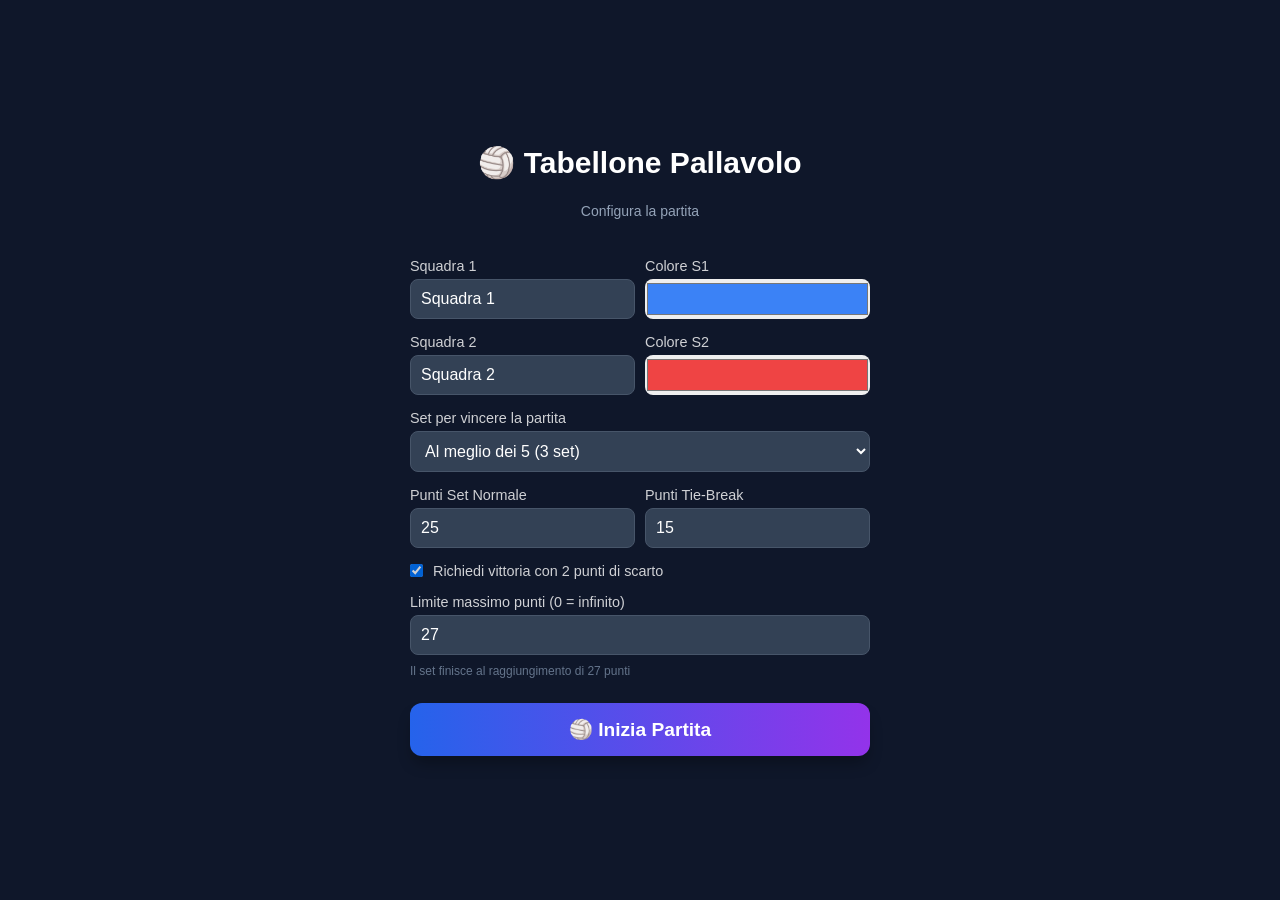
==== volley-scoreboard.html @ fe2bc3b5 "task snapshot 8596e6b6-923c-473a-ac1e-8dbfa5054dba" ====
<!DOCTYPE html>
<html lang="it">
<head>
    <meta charset="UTF-8">
    <meta name="viewport" content="width=device-width, initial-scale=1.0, maximum-scale=1.0, user-scalable=no">
    <title>🏐 Tabellone Pallavolo</title>
    <style>
        * {
            box-sizing: border-box;
            margin: 0;
            padding: 0;
            -webkit-tap-highlight-color: transparent;
        }

        body {
            font-family: -apple-system, BlinkMacSystemFont, 'Segoe UI', Roboto, sans-serif;
            background-color: #0f172a;
            color: #ffffff;
            height: 100dvh;
            overflow: hidden;
            touch-action: none;
        }

        /* SETUP SCREEN */
        #setup-screen {
            padding: 20px;
            max-width: 500px;
            margin: auto;
            height: 100dvh;
            display: flex;
            flex-direction: column;
            justify-content: center;
            gap: 15px;
            overflow-y: auto;
        }

        .form-group {
            display: flex;
            flex-direction: column;
            gap: 5px;
        }

        label {
            font-size: 0.9rem;
            opacity: 0.8;
        }

        input[type="text"], input[type="number"], select {
            padding: 10px;
            border-radius: 8px;
            border: 1px solid #475569;
            background: #334155;
            color: white;
            font-size: 1rem;
        }

        input[type="color"] {
            width: 100%;
            height: 40px;
            border: none;
            cursor: pointer;
            border-radius: 8px;
        }

        .row {
            display: flex;
            gap: 10px;
        }

        button.primary-btn {
            background: linear-gradient(to right, #2563eb, #9333ea);
            color: white;
            border: none;
            padding: 15px;
            font-size: 1.2rem;
            font-weight: bold;
            border-radius: 12px;
            cursor: pointer;
            margin-top: 10px;
            box-shadow: 0 10px 15px -3px rgba(0,0,0,0.3);
        }

        button.primary-btn:active {
            transform: scale(0.98);
        }

        /* GAME SCREEN */
        #game-screen {
            display: none;
            height: 100dvh;
            width: 100%;
            flex-direction: column;
        }

        .top-bar {
            display: flex;
            align-items: center;
            justify-content: space-between;
            padding: 8px 12px;
            background: rgba(15, 23, 42, 0.9);
            border-bottom: 1px solid #334155;
            flex-wrap: wrap;
            gap: 8px;
        }

        .set-selector {
            display: flex;
            align-items: center;
            gap: 8px;
        }

        .set-btn {
            width: 32px;
            height: 32px;
            border-radius: 8px;
            background: #334155;
            color: white;
            border: none;
            font-size: 14px;
            font-weight: bold;
            cursor: pointer;
        }

        .set-btn:disabled {
            opacity: 0.3;
            cursor: not-allowed;
        }

        .set-display {
            display: flex;
            flex-direction: column;
            align-items: center;
            min-width: 80px;
        }

        .set-number {
            font-size: 2rem;
            font-weight: 900;
            line-height: 1;
        }

        .set-label {
            font-size: 10px;
            opacity: 0.6;
            font-weight: 600;
            text-transform: uppercase;
        }

        .first-to-target {
            padding: 2px 8px;
            border-radius: 20px;
            background: rgba(234, 179, 8, 0.2);
            border: 1px solid rgba(234, 179, 8, 0.5);
            animation: pulse 2s infinite;
        }

        .first-to-target span {
            color: #fde047;
            font-size: 10px;
            font-weight: bold;
        }

        .action-buttons {
            display: flex;
            gap: 4px;
        }

        .action-btn {
            padding: 4px 8px;
            border-radius: 4px;
            background: #334155;
            color: rgba(255,255,255,0.8);
            border: none;
            font-size: 12px;
            cursor: pointer;
        }

        .action-btn.danger {
            background: rgba(127, 29, 29, 0.5);
            color: #fca5a5;
        }

        .court-container {
            flex: 1;
            display: flex;
            overflow: hidden;
        }

        @media (orientation: portrait) {
            .court-container {
                flex-direction: column;
            }
        }

        .team-zone {
            flex: 1;
            display: flex;
            flex-direction: column;
            justify-content: center;
            align-items: center;
            padding: 10px;
            position: relative;
            cursor: pointer;
            user-select: none;
            transition: filter 0.15s;
        }

        .team-zone:active {
            filter: brightness(1.2);
        }

        .team-header {
            display: flex;
            align-items: center;
            justify-content: center;
            gap: 8px;
            width: 100%;
            padding: 8px;
        }

        @media (min-width: 768px) {
            .team-header {
                gap: 12px;
            }
        }

        .team-name {
            font-size: 1.5rem;
            font-weight: 900;
            text-transform: uppercase;
            text-align: center;
            text-shadow: 0 3px 6px rgba(0,0,0,0.6);
        }

        @media (orientation: landscape) {
            .team-name {
                font-size: 1.25rem;
            }
        }

        @media (min-width: 768px) and (orientation: landscape) {
            .team-name {
                font-size: 1.875rem;
            }
        }

        @media (min-width: 1024px) and (orientation: landscape) {
            .team-name {
                font-size: 2.25rem;
            }
        }

        .sets-badge {
            display: flex;
            align-items: center;
            gap: 4px;
            background: rgba(0,0,0,0.3);
            border-radius: 20px;
            padding: 4px 8px;
        }

        @media (min-width: 768px) {
            .sets-badge {
                padding: 6px 12px;
            }
        }

        .set-dot {
            width: 12px;
            height: 12px;
            border-radius: 50%;
            background: white;
            box-shadow: 0 2px 4px rgba(0,0,0,0.3);
        }

        @media (min-width: 768px) {
            .set-dot {
                width: 16px;
                height: 16px;
            }
        }

        .sets-count {
            font-size: 1.125rem;
            font-weight: 900;
            color: white;
            margin-left: 4px;
            text-shadow: 0 2px 4px rgba(0,0,0,0.5);
        }

        @media (min-width: 768px) {
            .sets-count {
                font-size: 1.5rem;
            }
        }

        .score-display {
            font-size: clamp(5rem, 22vw, 12rem);
            font-weight: 900;
            line-height: 1;
            text-shadow: 0 4px 8px rgba(0,0,0,0.4);
        }

        @media (orientation: landscape) {
            .score-display {
                font-size: clamp(5rem, 18vh, 14rem);
            }
        }

        .first-to-badge {
            margin-top: 4px;
            padding: 4px 12px;
            border-radius: 20px;
            background: rgba(250, 204, 21, 0.3);
            border: 2px solid #facc15;
            animation: pulse 2s infinite;
        }

        .first-to-badge span {
            color: #fef08a;
            font-weight: bold;
            font-size: 12px;
            text-shadow: 0 1px 2px rgba(0,0,0,0.5);
        }

        @media (min-width: 768px) {
            .first-to-badge span {
                font-size: 14px;
            }
        }

        .hint {
            position: absolute;
            bottom: 8px;
            color: rgba(255,255,255,0.4);
            font-size: 10px;
            text-shadow: 0 1px 2px rgba(0,0,0,0.3);
        }

        @media (min-width: 768px) {
            .hint {
                font-size: 12px;
            }
        }

        /* MODALS */
        .modal-overlay {
            position: fixed;
            top: 0;
            left: 0;
            width: 100%;
            height: 100%;
            background: rgba(0,0,0,0.8);
            backdrop-filter: blur(4px);
            display: none;
            justify-content: center;
            align-items: center;
            z-index: 100;
            padding: 16px;
        }

        .modal-content {
            background: #1e293b;
            border-radius: 16px;
            padding: 24px;
            max-width: 400px;
            width: 100%;
            text-align: center;
            border: 1px solid #475569;
            box-shadow: 0 25px 50px -12px rgba(0,0,0,0.5);
            animation: bounce-in 0.5s;
        }

        .modal-title {
            font-size: 1.5rem;
            font-weight: bold;
            margin-bottom: 16px;
        }

        .modal-text {
            font-size: 1.125rem;
            margin-bottom: 16px;
            color: #cbd5e1;
        }

        .modal-btn {
            width: 100%;
            padding: 12px;
            border-radius: 12px;
            border: none;
            font-weight: bold;
            font-size: 1.125rem;
            cursor: pointer;
            box-shadow: 0 10px 15px -3px rgba(0,0,0,0.3);
        }

        .modal-btn:active {
            transform: scale(0.98);
        }

        .modal-btn.success {
            background: linear-gradient(to right, #16a34a, #059669);
            color: white;
        }

        .modal-btn.primary {
            background: linear-gradient(to right, #2563eb, #9333ea);
            color: white;
        }

        .history-list {
            max-height: 240px;
            overflow-y: auto;
            margin: 16px 0;
        }

        .history-item {
            display: flex;
            align-items: center;
            justify-content: space-between;
            padding: 8px 12px;
            border-radius: 8px;
            margin-bottom: 8px;
        }

        .history-item.team1-won {
            background: rgba(30, 58, 138, 0.3);
            border: 1px solid rgba(29, 78, 216, 0.5);
        }

        .history-item.team2-won {
            background: rgba(127, 29, 29, 0.3);
            border: 1px solid rgba(185, 28, 28, 0.5);
        }

        .victory-screen {
            display: none;
            height: 100dvh;
            width: 100%;
            background: #0f172a;
            justify-content: center;
            align-items: center;
            padding: 16px;
            overflow-y: auto;
        }

        .victory-content {
            text-align: center;
            max-width: 500px;
            width: 100%;
        }

        .trophy {
            font-size: 6rem;
            margin-bottom: 16px;
            animation: bounce 1s infinite;
        }

        @media (min-width: 768px) {
            .trophy {
                font-size: 8rem;
            }
        }

        .winner-name {
            font-size: 2rem;
            font-weight: 900;
            margin-bottom: 8px;
        }

        @media (min-width: 768px) {
            .winner-name {
                font-size: 3rem;
            }
        }

        .winner-label {
            font-size: 1.5rem;
            font-weight: 600;
            margin-bottom: 4px;
        }

        @media (min-width: 768px) {
            .winner-label {
                font-size: 1.875rem;
            }
        }

        .winner-score {
            font-size: 1.125rem;
            color: #94a3b8;
            margin-bottom: 24px;
        }

        @media (min-width: 768px) {
            .winner-score {
                font-size: 1.25rem;
            }
        }

        .summary-box {
            background: #1e293b;
            border-radius: 12px;
            padding: 16px;
            margin-bottom: 24px;
            border: 1px solid #334155;
        }

        .summary-title {
            font-size: 14px;
            font-weight: 600;
            color: #94a3b8;
            margin-bottom: 12px;
            text-transform: uppercase;
            letter-spacing: 0.05em;
        }

        @keyframes pulse {
            0%, 100% { opacity: 1; }
            50% { opacity: 0.5; }
        }

        @keyframes bounce-in {
            0% { transform: scale(0.3); opacity: 0; }
            50% { transform: scale(1.05); opacity: 1; }
            70% { transform: scale(0.95); }
            100% { transform: scale(1); }
        }

        @keyframes bounce {
            0%, 100% { transform: translateY(-10%); }
            50% { transform: translateY(0); }
        }
    </style>
</head>
<body>
    <!-- SETUP SCREEN -->
    <div id="setup-screen">
        <h1 style="text-align:center; font-size:1.875rem; font-weight:bold; margin-bottom:8px;">🏐 Tabellone Pallavolo</h1>
        <p style="text-align:center; color:#94a3b8; font-size:14px; margin-bottom:24px;">Configura la partita</p>

        <div class="row">
            <div class="form-group" style="flex:1;">
                <label>Squadra 1</label>
                <input type="text" id="team1-name" value="Squadra 1">
            </div>
            <div class="form-group" style="flex:1;">
                <label>Colore S1</label>
                <input type="color" id="team1-color" value="#3b82f6">
            </div>
        </div>

        <div class="row">
            <div class="form-group" style="flex:1;">
                <label>Squadra 2</label>
                <input type="text" id="team2-name" value="Squadra 2">
            </div>
            <div class="form-group" style="flex:1;">
                <label>Colore S2</label>
                <input type="color" id="team2-color" value="#ef4444">
            </div>
        </div>

        <div class="form-group">
            <label>Set per vincere la partita</label>
            <select id="sets-to-win">
                <option value="2">Al meglio dei 3 (2 set)</option>
                <option value="3" selected>Al meglio dei 5 (3 set)</option>
                <option value="4">Al meglio dei 7 (4 set)</option>
            </select>
        </div>

        <div class="row">
            <div class="form-group" style="flex:1;">
                <label>Punti Set Normale</label>
                <input type="number" id="points-normal" value="25" min="1">
            </div>
            <div class="form-group" style="flex:1;">
                <label>Punti Tie-Break</label>
                <input type="number" id="points-tiebreak" value="15" min="1">
            </div>
        </div>

        <div class="form-group">
            <label style="display:flex; align-items:center; gap:10px;">
                <input type="checkbox" id="require-diff" checked>
                Richiedi vittoria con 2 punti di scarto
            </label>
        </div>

        <div class="form-group" id="cap-wrapper">
            <label>Limite massimo punti (0 = infinito)</label>
            <input type="number" id="point-cap" value="27" min="0">
            <p style="font-size:12px; color:#64748b; margin-top:4px;">Il set finisce al raggiungimento di 27 punti</p>
        </div>

        <button class="primary-btn" onclick="startGame()">🏐 Inizia Partita</button>
    </div>

    <!-- GAME SCREEN -->
    <div id="game-screen">
        <div class="top-bar">
            <div class="set-selector">
                <button class="set-btn" id="prev-set-btn" onclick="changeSet(-1)">−</button>
                <div class="set-display">
                    <span class="set-number" id="current-set-num">1</span>
                    <span class="set-label">Set <span id="tiebreak-label" style="color:#facc15; display:none;">TB</span></span>
                </div>
                <button class="set-btn" id="next-set-btn" onclick="changeSet(1)">+</button>
                <span style="color:rgba(255,255,255,0.5); font-size:12px; margin-left:4px;" id="sets-score">0-0</span>
            </div>

            <div class="first-to-target" id="first-to-badge" style="display:none;">
                <span id="first-to-text">⭐ Primo a 25: Squadra 1</span>
            </div>

            <div class="action-buttons">
                <button class="action-btn" onclick="showHistory()">📋</button>
                <button class="action-btn" onclick="swapSides()">🔄</button>
                <button class="action-btn" onclick="undoLastSet()">↩️</button>
                <button class="action-btn danger" onclick="backToSetup()">✕</button>
            </div>
        </div>

        <div class="court-container" id="court">
            <div class="team-zone" id="zone-team1" onclick="addPoint(1)" oncontextmenu="return false;">
                <div class="team-header">
                    <div class="team-name" id="display-name-1">Squadra 1</div>
                    <div class="sets-badge">
                        <div id="sets-dots-1"></div>
                        <span class="sets-count" id="sets-count-1">0</span>
                    </div>
                </div>
                <div class="score-display" id="score-1">0</div>
                <div class="first-to-badge" id="first-to-1" style="display:none;">
                    <span>⭐ Primo a 25!</span>
                </div>
                <div class="hint">Tap = +1 | Pressione lunga = -1</div>
            </div>

            <div class="team-zone" id="zone-team2" onclick="addPoint(2)" oncontextmenu="return false;">
                <div class="team-header">
                    <div class="team-name" id="display-name-2">Squadra 2</div>
                    <div class="sets-badge">
                        <div id="sets-dots-2"></div>
                        <span class="sets-count" id="sets-count-2">0</span>
                    </div>
                </div>
                <div class="score-display" id="score-2">0</div>
                <div class="first-to-badge" id="first-to-2" style="display:none;">
                    <span>⭐ Primo a 25!</span>
                </div>
                <div class="hint">Tap = +1 | Pressione lunga = -1</div>
            </div>
        </div>
    </div>

    <!-- SET WON MODAL -->
    <div class="modal-overlay" id="modal-set">
        <div class="modal-content">
            <div style="font-size:3rem; margin-bottom:12px;">🎉</div>
            <h2 class="modal-title" id="modal-set-title">Set 1 vinto!</h2>
            <div id="modal-set-winner" style="font-size:1.875rem; font-weight:900; margin-bottom:8px;">Squadra 1</div>
            <p class="modal-text" id="modal-set-score">25 - 20</p>
            <button class="modal-btn success" onclick="nextSet()">Prossimo Set →</button>
        </div>
    </div>

    <!-- HISTORY MODAL -->
    <div class="modal-overlay" id="modal-history">
        <div class="modal-content">
            <div style="display:flex; justify-content:space-between; align-items:center; margin-bottom:16px;">
                <h2 class="modal-title" style="margin:0;">📋 Storico Set</h2>
                <button class="action-btn" onclick="closeHistory()" style="width:32px; height:32px; border-radius:50%;">✕</button>
            </div>
            <div class="history-list" id="history-list"></div>
            <p style="color:#94a3b8; font-size:12px; text-align:center; padding-top:12px; border-top:1px solid #334155;">
                Set in corso: <strong id="history-current-set">1</strong>
            </p>
        </div>
    </div>

    <!-- VICTORY SCREEN -->
    <div class="victory-screen" id="victory-screen">
        <div class="victory-content">
            <div class="trophy">🏆</div>
            <h1 class="winner-name" id="victory-winner-name">Squadra 1</h1>
            <p class="winner-label">VINCITORE!</p>
            <p class="winner-score" id="victory-score">3 - 1 nei set</p>

            <div class="summary-box">
                <h3 class="summary-title">Riepilogo Set</h3>
                <div id="victory-history"></div>
            </div>

            <button class="modal-btn primary" onclick="newMatch()">🏐 Nuova Partita</button>
        </div>
    </div>

    <script>
        // Game State
        const state = {
            config: {},
            scores: [0, 0],
            setsWon: [0, 0],
            currentSet: 1,
            teamsSwapped: false,
            setHistory: [],
            firstToTarget: null,
            pressTimer: null,
            isLongPress: false
        };

        // Setup toggle for cap
        document.getElementById('require-diff').addEventListener('change', function() {
            document.getElementById('cap-wrapper').style.display = this.checked ? 'block' : 'none';
        });

        function startGame() {
            state.config = {
                team1Name: document.getElementById('team1-name').value || 'Squadra 1',
                team2Name: document.getElementById('team2-name').value || 'Squadra 2',
                team1Color: document.getElementById('team1-color').value,
                team2Color: document.getElementById('team2-color').value,
                setsToWin: parseInt(document.getElementById('sets-to-win').value),
                pointsNormal: parseInt(document.getElementById('points-normal').value),
                pointsTieBreak: parseInt(document.getElementById('points-tiebreak').value),
                requireDiff: document.getElementById('require-diff').checked,
                pointCap: parseInt(document.getElementById('point-cap').value)
            };

            // Apply colors
            document.getElementById('zone-team1').style.backgroundColor = state.config.team1Color;
            document.getElementById('zone-team2').style.backgroundColor = state.config.team2Color;
            document.getElementById('display-name-1').textContent = state.config.team1Name;
            document.getElementById('display-name-2').textContent = state.config.team2Name;

            // Reset state
            state.scores = [0, 0];
            state.setsWon = [0, 0];
            state.currentSet = 1;
            state.teamsSwapped = false;
            state.setHistory = [];
            state.firstToTarget = null;

            // Show game screen
            document.getElementById('setup-screen').style.display = 'none';
            document.getElementById('game-screen').style.display = 'flex';

            updateUI();
            setupLongPress();
        }

        function setupLongPress() {
            const zones = [document.getElementById('zone-team1'), document.getElementById('zone-team2')];
            zones.forEach((zone, idx) => {
                zone.addEventListener('mousedown', (e) => startPress(e, idx + 1));
                zone.addEventListener('touchstart', (e) => startPress(e, idx + 1));
                zone.addEventListener('mouseup', endPress);
                zone.addEventListener('mouseleave', endPress);
                zone.addEventListener('touchend', endPress);
            });
        }

        function startPress(e, teamIdx) {
            state.isLongPress = false;
            state.pressTimer = setTimeout(() => {
                state.isLongPress = true;
                subtractPoint(teamIdx);
                const zone = teamIdx === 1 ? document.getElementById('zone-team1') : document.getElementById('zone-team2');
                zone.style.filter = 'brightness(0.75)';
                setTimeout(() => zone.style.filter = '', 200);
            }, 500);
        }

        function endPress() {
            if (state.pressTimer) {
                clearTimeout(state.pressTimer);
                state.pressTimer = null;
            }
        }

        function addPoint(teamIdx) {
            if (state.isLongPress) {
                state.isLongPress = false;
                return;
            }

            const idx = teamIdx - 1;
            state.scores[idx]++;

            // Check first to target
            const target = getTargetPoints();
            if (!state.firstToTarget) {
                if (state.scores[0] >= target && state.scores[0] > state.scores[1]) {
                    state.firstToTarget = 1;
                } else if (state.scores[1] >= target && state.scores[1] > state.scores[0]) {
                    state.firstToTarget = 2;
                }
            }

            checkSetEnd();
            updateUI();
        }

        function subtractPoint(teamIdx) {
            const idx = teamIdx - 1;
            if (state.scores[idx] > 0) {
                state.scores[idx]--;
                updateUI();
            }
        }

        function getTargetPoints() {
            const maxSet = state.config.setsToWin * 2 - 1;
            return state.currentSet === maxSet ? state.config.pointsTieBreak : state.config.pointsNormal;
        }

        function checkSetEnd() {
            const s1 = state.scores[0];
            const s2 = state.scores[1];
            const target = getTargetPoints();
            let winner = -1;

            if (s1 >= target || s2 >= target) {
                if (state.config.requireDiff) {
                    const diff = Math.abs(s1 - s2);
                    if (diff >= 2) {
                        winner = s1 > s2 ? 0 : 1;
                    } else if (state.config.pointCap > 0) {
                        if (s1 >= state.config.pointCap && s1 > s2) winner = 0;
                        if (s2 >= state.config.pointCap && s2 > s1) winner = 1;
                    }
                } else {
                    winner = s1 > s2 ? 0 : 1;
                }
            }

            if (winner !== -1) {
                endSet(winner);
            }
        }

        function endSet(winnerIdx) {
            state.setsWon[winnerIdx]++;
            state.setHistory.push({
                team1: state.scores[0],
                team2: state.scores[1],
                winner: winnerIdx + 1
            });

            // Show modal
            const winnerName = winnerIdx === 0 ? state.config.team1Name : state.config.team2Name;
            const winnerColor = winnerIdx === 0 ? state.config.team1Color : state.config.team2Color;
            
            document.getElementById('modal-set-title').textContent = `Set ${state.currentSet} vinto!`;
            document.getElementById('modal-set-winner').textContent = winnerName;
            document.getElementById('modal-set-winner').style.color = winnerColor;
            document.getElementById('modal-set-score').textContent = `${state.scores[0]} - ${state.scores[1]}`;
            document.getElementById('modal-set').style.display = 'flex';
        }

        function nextSet() {
            document.getElementById('modal-set').style.display = 'none';

            // Check if match is over
            if (state.setsWon[0] >= state.config.setsToWin || state.setsWon[1] >= state.config.setsToWin) {
                showVictory();
                return;
            }

            // Reset for next set
            state.scores = [0, 0];
            state.currentSet++;
            state.firstToTarget = null;
            updateUI();
        }

        function changeSet(delta) {
            const maxSet = state.config.setsToWin * 2 - 1;
            const newSet = Math.max(1, Math.min(maxSet, state.currentSet + delta));
            state.currentSet = newSet;
            state.firstToTarget = null;
            updateUI();
        }

        function swapSides() {
            state.teamsSwapped = !state.teamsSwapped;
            const court = document.getElementById('court');
            if (state.teamsSwapped) {
                court.style.flexDirection = window.innerWidth > window.innerHeight ? 'row-reverse' : 'column-reverse';
            } else {
                court.style.flexDirection = window.innerWidth > window.innerHeight ? 'row' : 'column';
            }
        }

        function undoLastSet() {
            if (state.setHistory.length === 0) return;

            const lastSet = state.setHistory.pop();
            const winnerIdx = lastSet.winner - 1;
            state.setsWon[winnerIdx]--;
            state.currentSet--;
            state.scores = [0, 0];
            state.firstToTarget = null;
            updateUI();
        }

        function showHistory() {
            const list = document.getElementById('history-list');
            list.innerHTML = '';

            if (state.setHistory.length === 0) {
                list.innerHTML = '<p style="color:#94a3b8; text-align:center; padding:16px;">Nessun set completato</p>';
            } else {
                state.setHistory.forEach((set, i) => {
                    const item = document.createElement('div');
                    item.className = `history-item ${set.winner === 1 ? 'team1-won' : 'team2-won'}`;
                    item.innerHTML = `
                        <div style="display:flex; align-items:center; gap:8px;">
                            <span style="color:rgba(255,255,255,0.6); font-size:12px; font-weight:600;">Set ${i + 1}</span>
                            <span style="color:#facc15; font-size:12px;">🏆</span>
                        </div>
                        <div style="display:flex; align-items:center; gap:8px; font-size:14px;">
                            <span style="font-weight:bold; color:${set.winner === 1 ? '#60a5fa' : 'rgba(255,255,255,0.5)'};">${state.config.team1Name}: ${set.team1}</span>
                            <span style="color:#475569;">-</span>
                            <span style="font-weight:bold; color:${set.winner === 2 ? '#f87171' : 'rgba(255,255,255,0.5)'};">${state.config.team2Name}: ${set.team2}</span>
                        </div>
                    `;
                    list.appendChild(item);
                });
            }

            document.getElementById('history-current-set').textContent = state.currentSet;
            document.getElementById('modal-history').style.display = 'flex';
        }

        function closeHistory() {
            document.getElementById('modal-history').style.display = 'none';
        }

        function showVictory() {
            const winnerIdx = state.setsWon[0] > state.setsWon[1] ? 0 : 1;
            const winnerName = winnerIdx === 0 ? state.config.team1Name : state.config.team2Name;
            const winnerColor = winnerIdx === 0 ? state.config.team1Color : state.config.team2Color;

            document.getElementById('victory-winner-name').textContent = winnerName;
            document.getElementById('victory-winner-name').style.color = winnerColor;
            document.getElementById('victory-score').textContent = `${state.setsWon[0]} - ${state.setsWon[1]} nei set`;

            const historyDiv = document.getElementById('victory-history');
            historyDiv.innerHTML = '';
            state.setHistory.forEach((set, i) => {
                const item = document.createElement('div');
                item.style.cssText = 'display:flex; justify-content:space-between; align-items:center; background:rgba(51,65,85,0.5); border-radius:8px; padding:8px 12px; margin-bottom:8px;';
                item.innerHTML = `
                    <span style="color:#94a3b8; font-size:14px; font-weight:500;">Set ${i + 1}</span>
                    <div style="display:flex; align-items:center; gap:12px;">
                        <span style="font-weight:bold; color:${set.winner === 1 ? 'white' : 'rgba(255,255,255,0.5)'};">${state.config.team1Name}: ${set.team1}</span>
                        <span style="color:#475569;">|</span>
                        <span style="font-weight:bold; color:${set.winner === 2 ? 'white' : 'rgba(255,255,255,0.5)'};">${state.config.team2Name}: ${set.team2}</span>
                    </div>
                `;
                historyDiv.appendChild(item);
            });

            document.getElementById('game-screen').style.display = 'none';
            document.getElementById('victory-screen').style.display = 'flex';
        }

        function backToSetup() {
            if (confirm('Sei sicuro di voler abbandonare la partita in corso?')) {
                document.getElementById('game-screen').style.display = 'none';
                document.getElementById('setup-screen').style.display = 'flex';
            }
        }

        function newMatch() {
            document.getElementById('victory-screen').style.display = 'none';
            document.getElementById('setup-screen').style.display = 'flex';
        }

        function updateUI() {
            // Update scores
            document.getElementById('score-1').textContent = state.scores[0];
            document.getElementById('score-2').textContent = state.scores[1];

            // Update sets
            document.getElementById('sets-count-1').textContent = state.setsWon[0];
            document.getElementById('sets-count-2').textContent = state.setsWon[1];

            // Update set dots
            updateSetDots('sets-dots-1', state.setsWon[0]);
            updateSetDots('sets-dots-2', state.setsWon[1]);

            // Update current set
            document.getElementById('current-set-num').textContent = state.currentSet;
            const maxSet = state.config.setsToWin * 2 - 1;
            const isTiebreak = state.currentSet === maxSet;
            document.getElementById('tiebreak-label').style.display = isTiebreak ? 'inline' : 'none';

            // Update set buttons
            document.getElementById('prev-set-btn').disabled = state.currentSet <= 1;
            document.getElementById('next-set-btn').disabled = state.currentSet >= maxSet;

            // Update sets score
            document.getElementById('sets-score').textContent = `${state.setsWon[0]}-${state.setsWon[1]}`;

            // Update first to target
            const target = getTargetPoints();
            if (state.firstToTarget) {
                document.getElementById('first-to-badge').style.display = 'block';
                const teamName = state.firstToTarget === 1 ? state.config.team1Name : state.config.team2Name;
                document.getElementById('first-to-text').textContent = `⭐ Primo a ${target}: ${teamName}`;

                const zone1 = document.getElementById('first-to-1');
                const zone2 = document.getElementById('first-to-2');
                zone1.style.display = state.firstToTarget === 1 ? 'block' : 'none';
                zone2.style.display = state.firstToTarget === 2 ? 'block' : 'none';
                zone1.querySelector('span').textContent = `⭐ Primo a ${target}!`;
                zone2.querySelector('span').textContent = `⭐ Primo a ${target}!`;
            } else {
                document.getElementById('first-to-badge').style.display = 'none';
                document.getElementById('first-to-1').style.display = 'none';
                document.getElementById('first-to-2').style.display = 'none';
            }
        }

        function updateSetDots(elementId, count) {
            const container = document.getElementById(elementId);
            container.innerHTML = '';
            for (let i = 0; i < count; i++) {
                const dot = document.createElement('div');
                dot.className = 'set-dot';
                container.appendChild(dot);
            }
        }

        // Prevent context menu
        document.addEventListener('contextmenu', e => e.preventDefault());

        // Handle orientation change
        window.addEventListener('resize', () => {
            if (document.getElementById('game-screen').style.display === 'flex') {
                const court = document.getElementById('court');
                if (state.teamsSwapped) {
                    court.style.flexDirection = window.innerWidth > window.innerHeight ? 'row-reverse' : 'column-reverse';
                } else {
                    court.style.flexDirection = window.innerWidth > window.innerHeight ? 'row' : 'column';
                }
            }
        });
    </script>
</body>
</html>
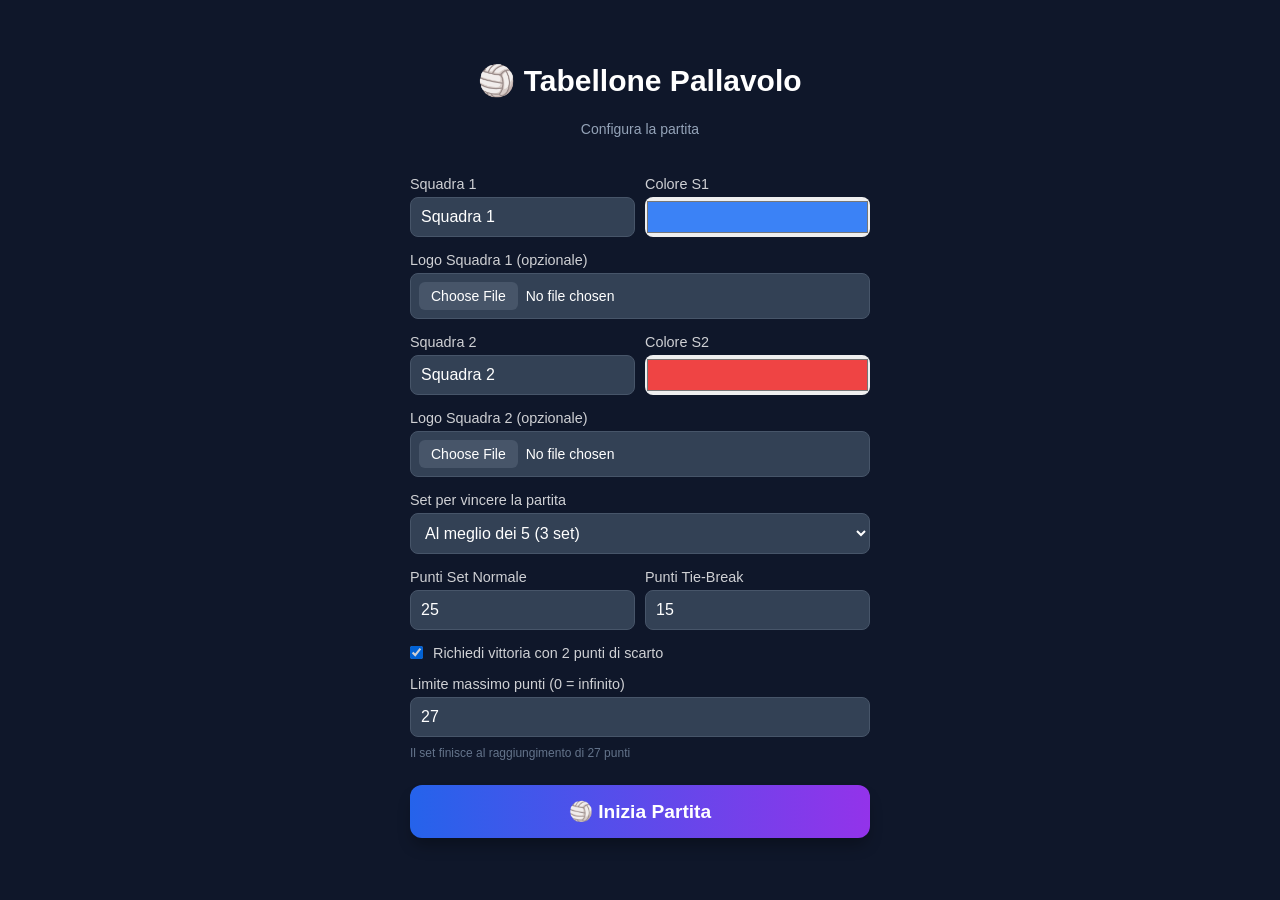
==== commit de657c63: "task snapshot e19f6afd-7ea8-4615-9427-53e3d85c5998" ====
--- a/volley-scoreboard.html
+++ b/volley-scoreboard.html
@@ -62,6 +62,35 @@
             border-radius: 8px;
         }
 
+        input[type="file"] {
+            padding: 8px;
+            border-radius: 8px;
+            border: 1px solid #475569;
+            background: #334155;
+            color: white;
+            font-size: 0.875rem;
+            cursor: pointer;
+        }
+
+        input[type="file"]::-webkit-file-upload-button {
+            background: #475569;
+            color: white;
+            border: none;
+            padding: 6px 12px;
+            border-radius: 6px;
+            cursor: pointer;
+            margin-right: 8px;
+        }
+
+        .logo-preview {
+            width: 60px;
+            height: 60px;
+            border-radius: 8px;
+            object-fit: contain;
+            background: rgba(0,0,0,0.2);
+            margin-top: 8px;
+        }
+
         .row {
             display: flex;
             gap: 10px;
@@ -221,6 +250,57 @@
         @media (min-width: 768px) {
             .team-header {
                 gap: 12px;
+            }
+        }
+
+        .team-logo {
+            width: 40px;
+            height: 40px;
+            border-radius: 50%;
+            object-fit: contain;
+            background: rgba(255,255,255,0.1);
+            padding: 4px;
+            border: 2px solid rgba(255,255,255,0.2);
+        }
+
+        @media (min-width: 768px) {
+            .team-logo {
+                width: 50px;
+                height: 50px;
+            }
+        }
+
+        @media (orientation: landscape) {
+            .team-logo {
+                width: 35px;
+                height: 35px;
+            }
+        }
+
+        @media (min-width: 768px) and (orientation: landscape) {
+            .team-logo {
+                width: 45px;
+                height: 45px;
+            }
+        }
+
+        .team-logo-placeholder {
+            width: 40px;
+            height: 40px;
+            border-radius: 50%;
+            background: rgba(255,255,255,0.1);
+            display: flex;
+            align-items: center;
+            justify-content: center;
+            font-size: 20px;
+            border: 2px solid rgba(255,255,255,0.2);
+        }
+
+        @media (min-width: 768px) {
+            .team-logo-placeholder {
+                width: 50px;
+                height: 50px;
+                font-size: 24px;
             }
         }
 
@@ -550,6 +630,12 @@
             </div>
         </div>
 
+        <div class="form-group">
+            <label>Logo Squadra 1 (opzionale)</label>
+            <input type="file" id="team1-logo" accept="image/*" onchange="previewLogo(1)">
+            <img id="logo-preview-1" class="logo-preview" style="display:none;">
+        </div>
+
         <div class="row">
             <div class="form-group" style="flex:1;">
                 <label>Squadra 2</label>
@@ -559,6 +645,12 @@
                 <label>Colore S2</label>
                 <input type="color" id="team2-color" value="#ef4444">
             </div>
+        </div>
+
+        <div class="form-group">
+            <label>Logo Squadra 2 (opzionale)</label>
+            <input type="file" id="team2-logo" accept="image/*" onchange="previewLogo(2)">
+            <img id="logo-preview-2" class="logo-preview" style="display:none;">
         </div>
 
         <div class="form-group">
@@ -625,6 +717,9 @@
         <div class="court-container" id="court">
             <div class="team-zone" id="zone-team1" onclick="addPoint(1)" oncontextmenu="return false;">
                 <div class="team-header">
+                    <div id="logo-container-1">
+                        <div class="team-logo-placeholder">🏐</div>
+                    </div>
                     <div class="team-name" id="display-name-1">Squadra 1</div>
                     <div class="sets-badge">
                         <div id="sets-dots-1"></div>
@@ -640,6 +735,9 @@
 
             <div class="team-zone" id="zone-team2" onclick="addPoint(2)" oncontextmenu="return false;">
                 <div class="team-header">
+                    <div id="logo-container-2">
+                        <div class="team-logo-placeholder">🏐</div>
+                    </div>
                     <div class="team-name" id="display-name-2">Squadra 2</div>
                     <div class="sets-badge">
                         <div id="sets-dots-2"></div>
@@ -708,13 +806,38 @@
             setHistory: [],
             firstToTarget: null,
             pressTimer: null,
-            isLongPress: false
+            isLongPress: false,
+            team1Logo: null,
+            team2Logo: null
         };
 
         // Setup toggle for cap
         document.getElementById('require-diff').addEventListener('change', function() {
             document.getElementById('cap-wrapper').style.display = this.checked ? 'block' : 'none';
         });
+
+        // Logo preview and storage
+        function previewLogo(teamNum) {
+            const input = document.getElementById(`team${teamNum}-logo`);
+            const preview = document.getElementById(`logo-preview-${teamNum}`);
+            const file = input.files[0];
+            
+            if (file) {
+                const reader = new FileReader();
+                reader.onload = function(e) {
+                    preview.src = e.target.result;
+                    preview.style.display = 'block';
+                    
+                    // Store in state
+                    if (teamNum === 1) {
+                        state.team1Logo = e.target.result;
+                    } else {
+                        state.team2Logo = e.target.result;
+                    }
+                };
+                reader.readAsDataURL(file);
+            }
+        }
 
         function startGame() {
             state.config = {
@@ -743,12 +866,33 @@
             state.setHistory = [];
             state.firstToTarget = null;
 
+            // Load logos
+            loadLogos();
+
             // Show game screen
             document.getElementById('setup-screen').style.display = 'none';
             document.getElementById('game-screen').style.display = 'flex';
 
             updateUI();
             setupLongPress();
+        }
+
+        function loadLogos() {
+            // Team 1 logo
+            const logo1Container = document.getElementById('logo-container-1');
+            if (state.team1Logo) {
+                logo1Container.innerHTML = `<img src="${state.team1Logo}" class="team-logo" alt="Logo ${state.config.team1Name}">`;
+            } else {
+                logo1Container.innerHTML = '<div class="team-logo-placeholder">🏐</div>';
+            }
+
+            // Team 2 logo
+            const logo2Container = document.getElementById('logo-container-2');
+            if (state.team2Logo) {
+                logo2Container.innerHTML = `<img src="${state.team2Logo}" class="team-logo" alt="Logo ${state.config.team2Name}">`;
+            } else {
+                logo2Container.innerHTML = '<div class="team-logo-placeholder">🏐</div>';
+            }
         }
 
         function setupLongPress() {
@@ -972,12 +1116,28 @@
             if (confirm('Sei sicuro di voler abbandonare la partita in corso?')) {
                 document.getElementById('game-screen').style.display = 'none';
                 document.getElementById('setup-screen').style.display = 'flex';
+                
+                // Reset logos
+                state.team1Logo = null;
+                state.team2Logo = null;
+                document.getElementById('team1-logo').value = '';
+                document.getElementById('team2-logo').value = '';
+                document.getElementById('logo-preview-1').style.display = 'none';
+                document.getElementById('logo-preview-2').style.display = 'none';
             }
         }
 
         function newMatch() {
             document.getElementById('victory-screen').style.display = 'none';
             document.getElementById('setup-screen').style.display = 'flex';
+            
+            // Reset logos
+            state.team1Logo = null;
+            state.team2Logo = null;
+            document.getElementById('team1-logo').value = '';
+            document.getElementById('team2-logo').value = '';
+            document.getElementById('logo-preview-1').style.display = 'none';
+            document.getElementById('logo-preview-2').style.display = 'none';
         }
 
         function updateUI() {
